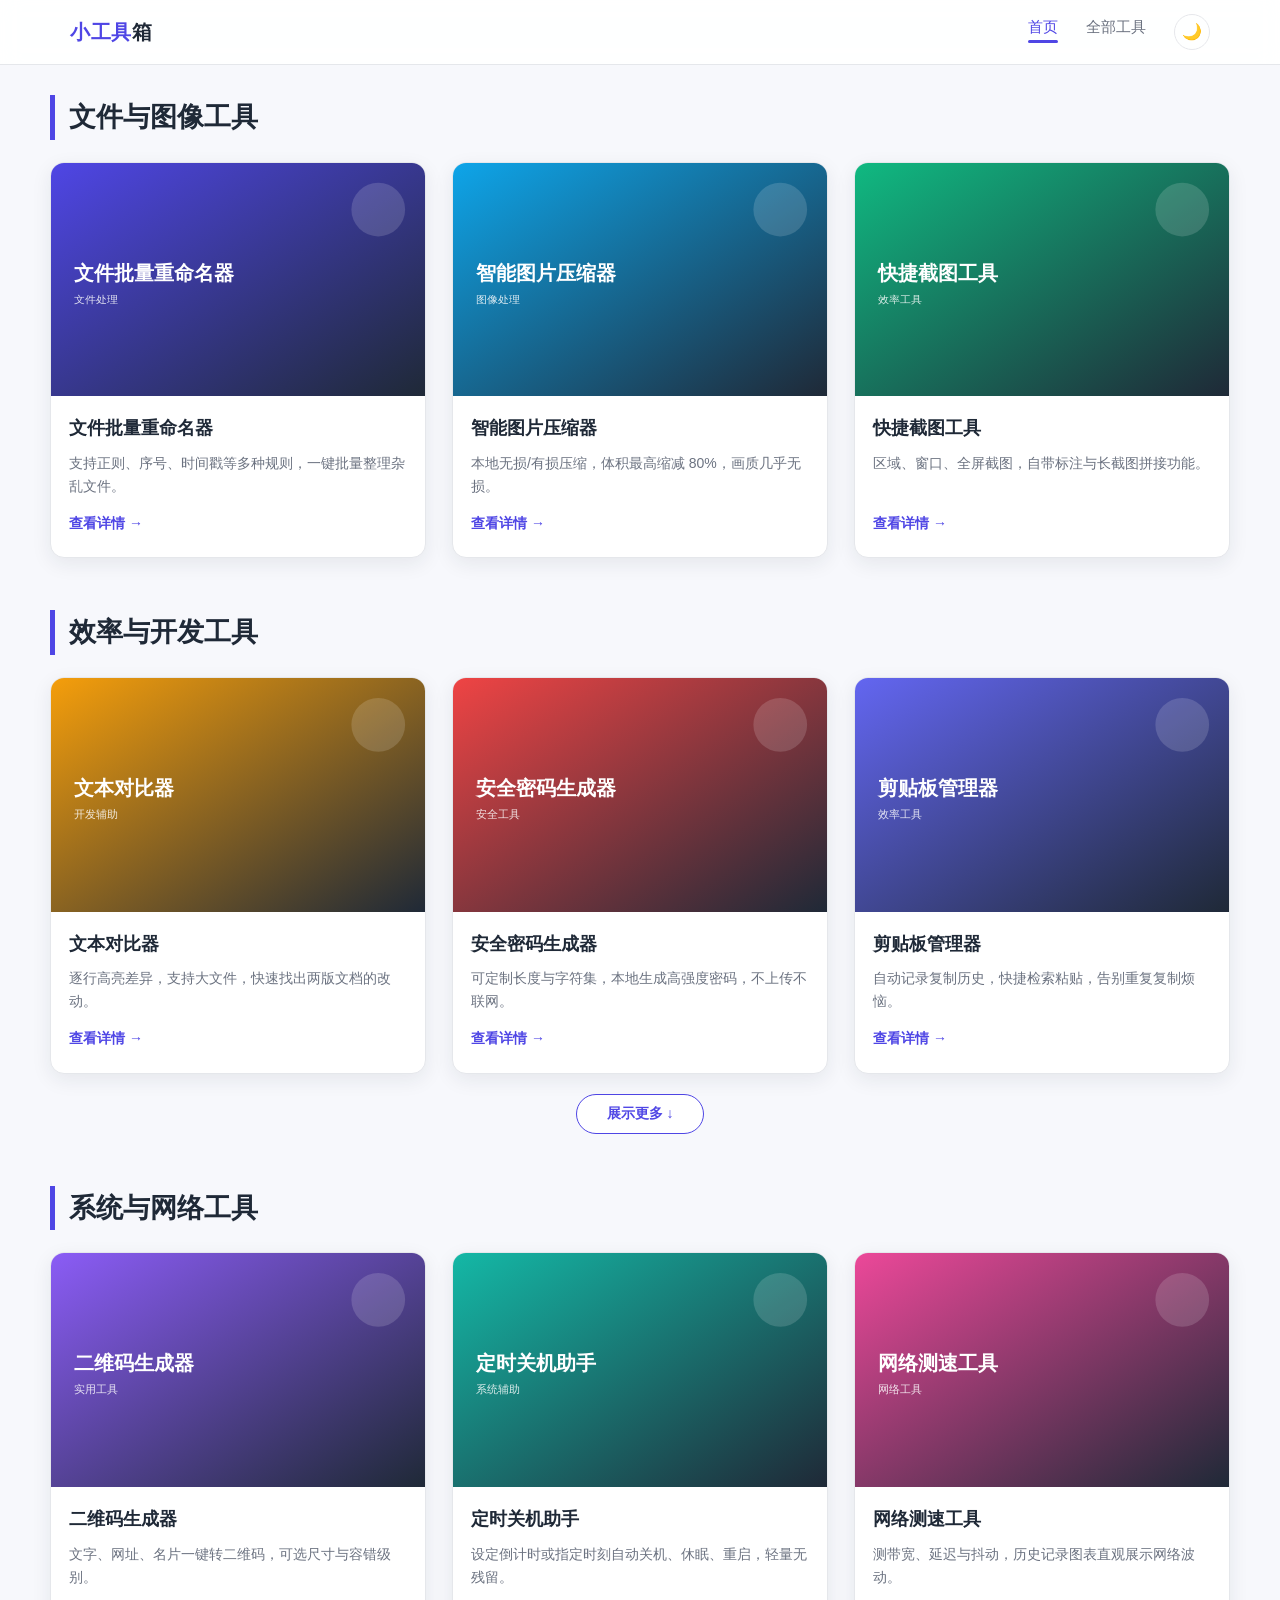
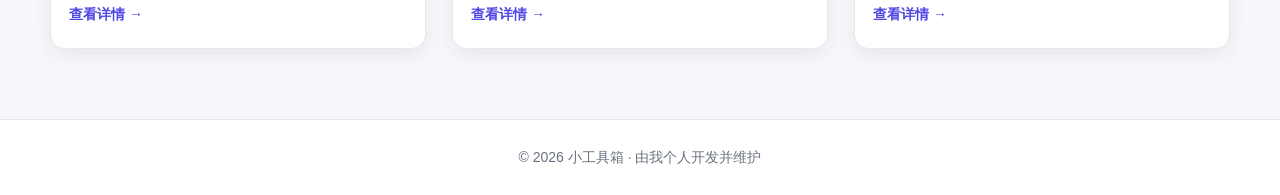
==== index.html @ ba949943 "Add files via upload" ====
<!DOCTYPE html>
<html lang="zh-CN">
<head>
  <meta charset="UTF-8" />
  <meta name="viewport" content="width=device-width, initial-scale=1.0" />
  <title>小工具箱 · 我的软件小工具集</title>
  <link rel="stylesheet" href="css/style.css" />
</head>
<body>

  <!-- ===== 顶部导航（所有页面同步） ===== -->
  <header class="site-header">
    <nav class="nav">
      <a href="index.html" class="logo">小工具<span>箱</span></a>
      <ul>
        <li><a href="index.html" class="active">首页</a></li>
        <li><a href="index.html#tools">全部工具</a></li>
        
      </ul>
    </nav>
  </header>

  <!-- ===== 工具卡片：分 3 段，每段 3 个 ===== -->
  <section class="tools-section container" id="tools">

    <!-- 第 1 段 -->
    <div class="subsection">
      <h2 class="cat-title">文件与图像工具</h2>
      <div class="grid">
        <a class="card" href="pages/tool-1.html">
          <img class="thumb" src="pages/tool-1.svg" alt="文件批量重命名器" />
          <div class="body">
            <h3>文件批量重命名器</h3>
            <p>支持正则、序号、时间戳等多种规则，一键批量整理杂乱文件。</p>
            <span class="more">查看详情</span>
          </div>
        </a>
        <a class="card" href="pages/tool-2.html">
          <img class="thumb" src="pages/tool-2.svg" alt="智能图片压缩器" />
          <div class="body">
            <h3>智能图片压缩器</h3>
            <p>本地无损/有损压缩，体积最高缩减 80%，画质几乎无损。</p>
            <span class="more">查看详情</span>
          </div>
        </a>
        <a class="card" href="pages/tool-3.html">
          <img class="thumb" src="pages/tool-3.svg" alt="快捷截图工具" />
          <div class="body">
            <h3>快捷截图工具</h3>
            <p>区域、窗口、全屏截图，自带标注与长截图拼接功能。</p>
            <span class="more">查看详情</span>
          </div>
        </a>
      </div>
    </div>

    <!-- 第 2 段 -->
    <div class="subsection">
      <h2 class="cat-title">效率与开发工具</h2>
      <div class="grid">
        <a class="card" href="pages/tool-4.html">
          <img class="thumb" src="pages/tool-4.svg" alt="文本对比器" />
          <div class="body">
            <h3>文本对比器</h3>
            <p>逐行高亮差异，支持大文件，快速找出两版文档的改动。</p>
            <span class="more">查看详情</span>
          </div>
        </a>
        <a class="card" href="pages/tool-5.html">
          <img class="thumb" src="pages/tool-5.svg" alt="安全密码生成器" />
          <div class="body">
            <h3>安全密码生成器</h3>
            <p>可定制长度与字符集，本地生成高强度密码，不上传不联网。</p>
            <span class="more">查看详情</span>
          </div>
        </a>
        <a class="card" href="pages/tool-9.html">
          <img class="thumb" src="pages/tool-9.svg" alt="剪贴板管理器" />
          <div class="body">
            <h3>剪贴板管理器</h3>
            <p>自动记录复制历史，快捷检索粘贴，告别重复复制烦恼。</p>
            <span class="more">查看详情</span>
          </div>
        </a>
        <a class="card" href="pages/tool-10.html">
          <img class="thumb" src="pages/tool-10.svg" alt="JSON 格式化工具" />
          <div class="body">
            <h3>JSON 格式化工具</h3>
            <p>粘贴即美化/压缩/校验 JSON，支持层级折叠与错误定位。</p>
            <span class="more">查看详情</span>
          </div>
        </a>
      </div>
    </div>

    <!-- 第 3 段 -->
    <div class="subsection">
      <h2 class="cat-title">系统与网络工具</h2>
      <div class="grid">
        <a class="card" href="pages/tool-6.html">
          <img class="thumb" src="pages/tool-6.svg" alt="二维码生成器" />
          <div class="body">
            <h3>二维码生成器</h3>
            <p>文字、网址、名片一键转二维码，可选尺寸与容错级别。</p>
            <span class="more">查看详情</span>
          </div>
        </a>
        <a class="card" href="pages/tool-7.html">
          <img class="thumb" src="pages/tool-7.svg" alt="定时关机助手" />
          <div class="body">
            <h3>定时关机助手</h3>
            <p>设定倒计时或指定时刻自动关机、休眠、重启，轻量无残留。</p>
            <span class="more">查看详情</span>
          </div>
        </a>
        <a class="card" href="pages/tool-8.html">
          <img class="thumb" src="pages/tool-8.svg" alt="网络测速工具" />
          <div class="body">
            <h3>网络测速工具</h3>
            <p>测带宽、延迟与抖动，历史记录图表直观展示网络波动。</p>
            <span class="more">查看详情</span>
          </div>
        </a>
      </div>
    </div>

  </section>

  <!-- ===== 页脚 ===== -->
  <footer class="site-footer">
    © 2026 小工具箱 · 由我个人开发并维护
  </footer>

  <!-- ===== 展示更多：每段超过 3 个时自动折叠并显示按钮 ===== -->
  <script>
    document.querySelectorAll('.subsection').forEach(function (sec) {
      var grid = sec.querySelector('.grid');
      if (!grid) return;
      var cards = grid.querySelectorAll('.card');
      var LIMIT = 3;
      if (cards.length <= LIMIT) return;

      // 收起第 4 个及以后的卡片
      for (var i = LIMIT; i < cards.length; i++) {
        cards[i].classList.add('is-hidden');
      }

      // 生成按钮
      var btn = document.createElement('button');
      btn.type = 'button';
      btn.className = 'show-more';
      btn.textContent = '展示更多 ↓';
      sec.appendChild(btn);

      btn.addEventListener('click', function () {
        var hidden = grid.querySelectorAll('.card.is-hidden');
        if (hidden.length > 0) {
          hidden.forEach(function (c) { c.classList.remove('is-hidden'); });
          btn.textContent = '收起 ↑';
        } else {
          for (var i = LIMIT; i < cards.length; i++) {
            cards[i].classList.add('is-hidden');
          }
          btn.textContent = '展示更多 ↓';
        }
      });
    });
  </script>

  <script src="js/main.js"></script>
</body>
</html>
---- css/style.css ----
/* ===== 基础重置 ===== */
* {
  margin: 0;
  padding: 0;
  box-sizing: border-box;
}

:root {
  --brand: #4f46e5;
  --brand-dark: #4338ca;
  --bg: #f7f8fc;
  --card-bg: #ffffff;
  --text: #1f2937;
  --text-soft: #6b7280;
  --border: #e5e7eb;
  --radius: 14px;
  --shadow: 0 6px 20px rgba(31, 41, 55, 0.08);
  --shadow-hover: 0 14px 34px rgba(79, 70, 229, 0.18);
  --maxw: 1180px;
}

html {
  scroll-behavior: smooth;
}

body {
  font-family: -apple-system, BlinkMacSystemFont, "Segoe UI", "PingFang SC",
    "Microsoft YaHei", "Helvetica Neue", Arial, sans-serif;
  background: var(--bg);
  color: var(--text);
  line-height: 1.65;
  -webkit-font-smoothing: antialiased;
}

a {
  color: inherit;
  text-decoration: none;
}

img {
  max-width: 100%;
  display: block;
}

/* ===== 顶部导航（所有页面同步） ===== */
.site-header {
  position: sticky;
  top: 0;
  z-index: 100;
  background: rgba(255, 255, 255, 0.9);
  backdrop-filter: saturate(180%) blur(10px);
  border-bottom: 1px solid var(--border);
}

.nav {
  max-width: var(--maxw);
  margin: 0 auto;
  height: 64px;
  padding: 0 20px;
  display: flex;
  align-items: center;
  justify-content: space-between;
}

.nav .logo {
  font-size: 20px;
  font-weight: 800;
  color: var(--brand);
  letter-spacing: 0.5px;
}

.nav .logo span {
  color: var(--text);
}

.nav ul {
  list-style: none;
  display: flex;
  gap: 28px;
}

.nav ul a {
  font-size: 15px;
  font-weight: 500;
  color: var(--text-soft);
  padding: 6px 0;
  position: relative;
  transition: color 0.2s;
}

.nav ul a:hover,
.nav ul a.active {
  color: var(--brand);
}

.nav ul a.active::after {
  content: "";
  position: absolute;
  left: 0;
  right: 0;
  bottom: -2px;
  height: 3px;
  border-radius: 3px;
  background: var(--brand);
}

/* ===== 通用容器 ===== */
.container {
  max-width: var(--maxw);
  margin: 0 auto;
  padding: 0 20px;
}

/* ===== 首页：工具卡片网格 ===== */
.tools-section {
  padding: 30px 0 70px;
}

.section-title {
  font-size: 24px;
  margin-bottom: 24px;
  text-align: center;
}

/* 首页分段大标题 */
.subsection {
  margin-bottom: 52px;
}

.subsection:last-child {
  margin-bottom: 0;
}

.cat-title {
  font-size: 27px;
  font-weight: 800;
  margin-bottom: 22px;
  padding-left: 14px;
  border-left: 5px solid var(--brand);
  color: var(--text);
}

@media (max-width: 600px) {
  .cat-title {
    font-size: 22px;
  }
}

/* 展示更多按钮（每段超过 3 个时自动出现） */
.show-more {
  display: block;
  margin: 20px auto 0;
  padding: 10px 30px;
  font-size: 14px;
  font-weight: 600;
  color: var(--brand);
  background: #fff;
  border: 1px solid var(--brand);
  border-radius: 999px;
  cursor: pointer;
  transition: background 0.2s, color 0.2s;
}

.show-more:hover {
  background: var(--brand);
  color: #fff;
}

.card.is-hidden {
  display: none;
}

/* ===== 夜间模式开关 ===== */
#theme-toggle {
  width: 36px;
  height: 36px;
  border-radius: 50%;
  border: 1px solid var(--border);
  background: transparent;
  color: var(--text);
  cursor: pointer;
  font-size: 16px;
  line-height: 1;
  display: inline-flex;
  align-items: center;
  justify-content: center;
  transition: background 0.2s, transform 0.2s;
}

#theme-toggle:hover {
  background: rgba(127, 127, 127, 0.15);
  transform: scale(1.06);
}

/* ===== 回到顶部按钮 ===== */
#back-top {
  position: fixed;
  right: 24px;
  bottom: 24px;
  width: 44px;
  height: 44px;
  border: none;
  border-radius: 50%;
  background: var(--brand);
  color: #fff;
  font-size: 20px;
  cursor: pointer;
  box-shadow: var(--shadow);
  opacity: 0;
  visibility: hidden;
  transform: translateY(10px);
  transition: opacity 0.25s, transform 0.25s, visibility 0.25s, background 0.2s;
  z-index: 200;
}

#back-top.show {
  opacity: 1;
  visibility: visible;
  transform: translateY(0);
}

#back-top:hover {
  background: var(--brand-dark);
}

/* ===== 夜间模式主题变量 ===== */
html.dark {
  --bg: #0f1115;
  --card-bg: #1a1d24;
  --text: #e5e7eb;
  --text-soft: #9aa3b2;
  --border: #2a2f3a;
  --shadow: 0 6px 20px rgba(0, 0, 0, 0.45);
  --shadow-hover: 0 14px 34px rgba(0, 0, 0, 0.6);
}

html.dark .site-header {
  background: rgba(15, 17, 21, 0.9);
  border-bottom-color: var(--border);
}

html.dark .site-footer {
  background: #15181e;
  border-top-color: var(--border);
}

html.dark .card {
  border-color: var(--border);
}

.grid {
  display: grid;
  grid-template-columns: repeat(3, 1fr);
  gap: 26px;
}

.card {
  background: var(--card-bg);
  border: 1px solid var(--border);
  border-radius: var(--radius);
  overflow: hidden;
  box-shadow: var(--shadow);
  transition: transform 0.22s ease, box-shadow 0.22s ease;
  display: flex;
  flex-direction: column;
}

.card:hover {
  transform: translateY(-6px);
  box-shadow: var(--shadow-hover);
}

.card .thumb {
  aspect-ratio: 16 / 10;
  width: 100%;
  object-fit: cover;
  background: #eef0f6;
}

.card .body {
  padding: 18px 18px 22px;
  flex: 1;
  display: flex;
  flex-direction: column;
}

.card .body h3 {
  font-size: 18px;
  margin-bottom: 8px;
}

.card .body p {
  font-size: 14px;
  color: var(--text-soft);
  flex: 1;
}

.card .more {
  margin-top: 14px;
  align-self: flex-start;
  font-size: 14px;
  font-weight: 600;
  color: var(--brand);
  display: inline-flex;
  align-items: center;
  gap: 4px;
}

.card .more::after {
  content: "→";
  transition: transform 0.2s;
}

.card:hover .more::after {
  transform: translateX(4px);
}

/* ===== 二级页：文章 ===== */
.article {
  padding: 40px 0 70px;
}

.breadcrumb {
  font-size: 13px;
  color: var(--text-soft);
  margin-bottom: 18px;
}

.breadcrumb a:hover {
  color: var(--brand);
}

.article-head {
  display: flex;
  gap: 28px;
  align-items: flex-start;
  flex-wrap: wrap;
}

.article-head .cover {
  width: 360px;
  max-width: 100%;
  border-radius: var(--radius);
  border: 1px solid var(--border);
  box-shadow: var(--shadow);
}

.article-head .meta {
  flex: 1;
  min-width: 260px;
}

.article-head h1 {
  font-size: 30px;
  margin-bottom: 12px;
}

.article-head .tag {
  display: inline-block;
  font-size: 13px;
  font-weight: 600;
  color: var(--brand);
  background: rgba(79, 70, 229, 0.1);
  padding: 4px 12px;
  border-radius: 999px;
  margin-bottom: 14px;
}

.article-head .lead {
  color: var(--text-soft);
  font-size: 16px;
}

.article-body {
  margin-top: 36px;
}

.article-body h2 {
  font-size: 21px;
  margin: 28px 0 12px;
  padding-left: 12px;
  border-left: 4px solid var(--brand);
}

.article-body p,
.article-body li {
  font-size: 15.5px;
  color: #374151;
  margin-bottom: 10px;
}

.article-body ul {
  padding-left: 22px;
}

.btn-download {
  display: inline-block;
  margin-top: 18px;
  background: var(--brand);
  color: #fff;
  font-weight: 600;
  padding: 12px 26px;
  border-radius: 10px;
  transition: background 0.2s, transform 0.2s;
}

.btn-download:hover {
  background: var(--brand-dark);
  transform: translateY(-2px);
}

/* ===== 页脚 ===== */
.site-footer {
  border-top: 1px solid var(--border);
  background: #fff;
  padding: 26px 0;
  text-align: center;
  color: var(--text-soft);
  font-size: 14px;
}

/* ===== 响应式 ===== */
@media (max-width: 900px) {
  .grid {
    grid-template-columns: repeat(2, 1fr);
  }
}

@media (max-width: 600px) {
  .hero h1 {
    font-size: 30px;
  }
  .grid {
    grid-template-columns: 1fr;
  }
  .nav ul {
    gap: 16px;
  }
  .nav .logo {
    font-size: 17px;
  }
}
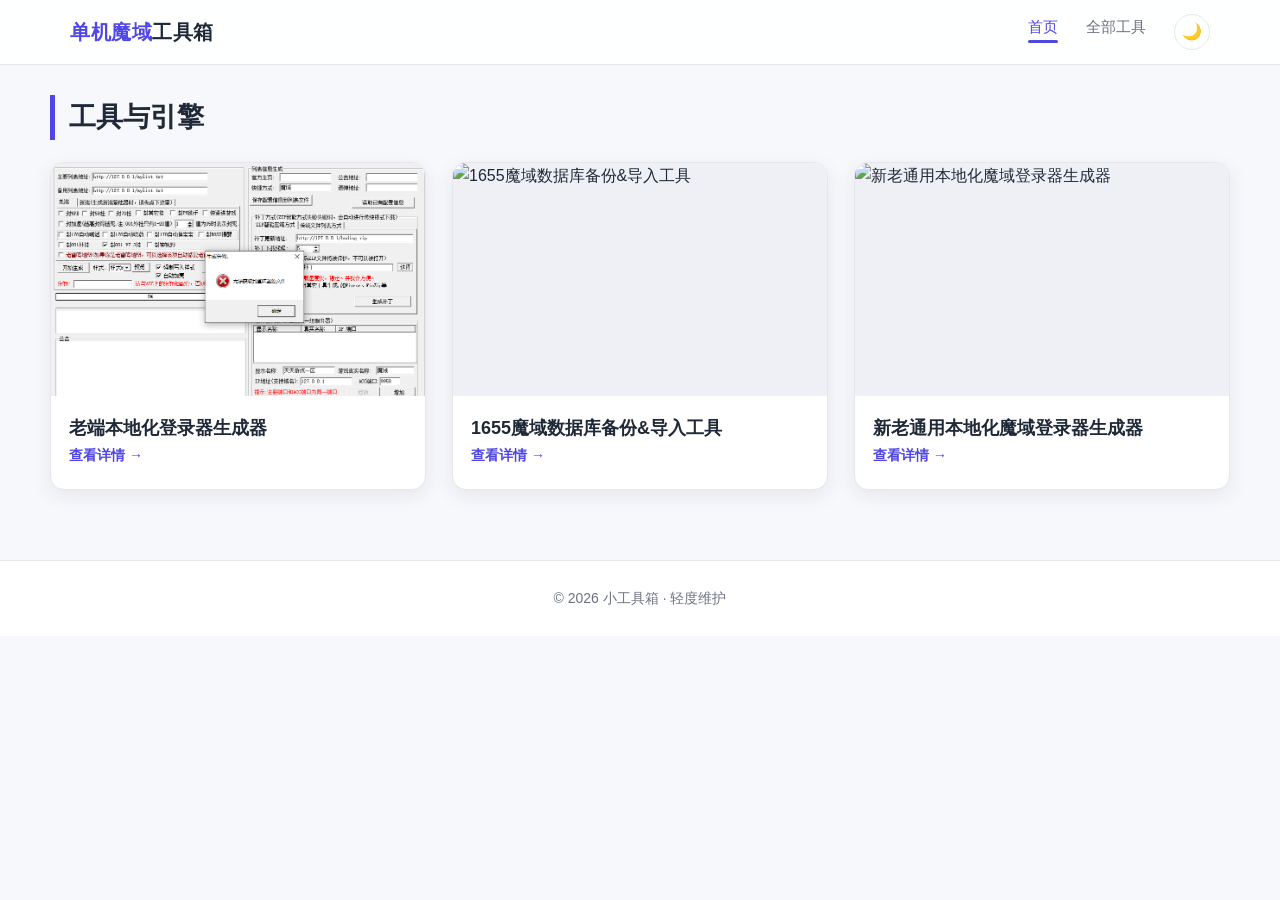
==== commit f69a6dd5: "Add files via upload" ====
--- a/index.html
+++ b/index.html
@@ -3,15 +3,16 @@
 <head>
   <meta charset="UTF-8" />
   <meta name="viewport" content="width=device-width, initial-scale=1.0" />
-  <title>小工具箱 · 我的软件小工具集</title>
+  <title>魔域具箱 · 单机魔域工具集</title>
   <link rel="stylesheet" href="css/style.css" />
+  <link rel="icon" type="image/x-icon" href="images/favicon.ico" />
 </head>
 <body>
 
   <!-- ===== 顶部导航（所有页面同步） ===== -->
   <header class="site-header">
     <nav class="nav">
-      <a href="index.html" class="logo">小工具<span>箱</span></a>
+      <a href="index.html" class="logo">单机魔域<span>工具箱</span></a>
       <ul>
         <li><a href="index.html" class="active">首页</a></li>
         <li><a href="index.html#tools">全部工具</a></li>
@@ -25,110 +26,100 @@
 
     <!-- 第 1 段 -->
     <div class="subsection">
-      <h2 class="cat-title">文件与图像工具</h2>
+      <h2 class="cat-title">工具与引擎</h2>
       <div class="grid">
         <a class="card" href="pages/tool-1.html">
-          <img class="thumb" src="pages/tool-1.svg" alt="文件批量重命名器" />
+          <img class="thumb" src="images/tool-1.png" alt="文件批量重命名器" />
           <div class="body">
-            <h3>文件批量重命名器</h3>
-            <p>支持正则、序号、时间戳等多种规则，一键批量整理杂乱文件。</p>
+            <h3>老端本地化登录器生成器</h3>
             <span class="more">查看详情</span>
           </div>
         </a>
         <a class="card" href="pages/tool-2.html">
-          <img class="thumb" src="pages/tool-2.svg" alt="智能图片压缩器" />
+          <img class="thumb" src="images/tool-2.png" alt="1655魔域数据库备份&导入工具" />
           <div class="body">
-            <h3>智能图片压缩器</h3>
-            <p>本地无损/有损压缩，体积最高缩减 80%，画质几乎无损。</p>
+            <h3>1655魔域数据库备份&导入工具</h3>
             <span class="more">查看详情</span>
           </div>
         </a>
         <a class="card" href="pages/tool-3.html">
-          <img class="thumb" src="pages/tool-3.svg" alt="快捷截图工具" />
+          <img class="thumb" src="images/tool-3.png" alt="新老通用本地化魔域登录器生成器" />
           <div class="body">
-            <h3>快捷截图工具</h3>
-            <p>区域、窗口、全屏截图，自带标注与长截图拼接功能。</p>
+            <h3>新老通用本地化魔域登录器生成器</h3>
+            <span class="more">查看详情</span>
+          </div>
+        </a>
+      </div>
+    </div>
+<!--  
+    <!-- 第 2 段 
+    <div class="subsection">
+      <h2 class="cat-title">效率与开发工具</h2>
+      <div class="grid">
+        <a class="card" href="pages/tool-4.html">
+          <img class="thumb" src="images/tool-4.svg" alt="文本对比器" />
+          <div class="body">
+            <h3>文本对比器</h3>
+            <span class="more">查看详情</span>
+          </div>
+        </a>
+        <a class="card" href="pages/tool-5.html">
+          <img class="thumb" src="images/tool-5.svg" alt="安全密码生成器" />
+          <div class="body">
+            <h3>安全密码生成器</h3>
+            <span class="more">查看详情</span>
+          </div>
+        </a>
+        <a class="card" href="pages/tool-9.html">
+          <img class="thumb" src="images/tool-9.svg" alt="剪贴板管理器" />
+          <div class="body">
+            <h3>剪贴板管理器</h3>
+            <span class="more">查看详情</span>
+          </div>
+        </a>
+        <a class="card" href="pages/tool-10.html">
+          <img class="thumb" src="images/tool-10.svg" alt="JSON 格式化工具" />
+          <div class="body">
+            <h3>JSON 格式化工具</h3>
             <span class="more">查看详情</span>
           </div>
         </a>
       </div>
     </div>
 
-    <!-- 第 2 段 -->
+    <!-- 第 3 段 
     <div class="subsection">
-      <h2 class="cat-title">效率与开发工具</h2>
+      <h2 class="cat-title">系统与网络工具</h2>
       <div class="grid">
-        <a class="card" href="pages/tool-4.html">
-          <img class="thumb" src="pages/tool-4.svg" alt="文本对比器" />
+        <a class="card" href="pages/tool-6.html">
+          <img class="thumb" src="images/tool-6.svg" alt="二维码生成器" />
           <div class="body">
-            <h3>文本对比器</h3>
-            <p>逐行高亮差异，支持大文件，快速找出两版文档的改动。</p>
+            <h3>二维码生成器</h3>
             <span class="more">查看详情</span>
           </div>
         </a>
-        <a class="card" href="pages/tool-5.html">
-          <img class="thumb" src="pages/tool-5.svg" alt="安全密码生成器" />
+        <a class="card" href="pages/tool-7.html">
+          <img class="thumb" src="images/tool-7.svg" alt="定时关机助手" />
           <div class="body">
-            <h3>安全密码生成器</h3>
-            <p>可定制长度与字符集，本地生成高强度密码，不上传不联网。</p>
+            <h3>定时关机助手</h3>
             <span class="more">查看详情</span>
           </div>
         </a>
-        <a class="card" href="pages/tool-9.html">
-          <img class="thumb" src="pages/tool-9.svg" alt="剪贴板管理器" />
+        <a class="card" href="pages/tool-8.html">
+          <img class="thumb" src="images/tool-8.svg" alt="网络测速工具" />
           <div class="body">
-            <h3>剪贴板管理器</h3>
-            <p>自动记录复制历史，快捷检索粘贴，告别重复复制烦恼。</p>
-            <span class="more">查看详情</span>
-          </div>
-        </a>
-        <a class="card" href="pages/tool-10.html">
-          <img class="thumb" src="pages/tool-10.svg" alt="JSON 格式化工具" />
-          <div class="body">
-            <h3>JSON 格式化工具</h3>
-            <p>粘贴即美化/压缩/校验 JSON，支持层级折叠与错误定位。</p>
+            <h3>网络测速工具</h3>
             <span class="more">查看详情</span>
           </div>
         </a>
       </div>
     </div>
-
-    <!-- 第 3 段 -->
-    <div class="subsection">
-      <h2 class="cat-title">系统与网络工具</h2>
-      <div class="grid">
-        <a class="card" href="pages/tool-6.html">
-          <img class="thumb" src="pages/tool-6.svg" alt="二维码生成器" />
-          <div class="body">
-            <h3>二维码生成器</h3>
-            <p>文字、网址、名片一键转二维码，可选尺寸与容错级别。</p>
-            <span class="more">查看详情</span>
-          </div>
-        </a>
-        <a class="card" href="pages/tool-7.html">
-          <img class="thumb" src="pages/tool-7.svg" alt="定时关机助手" />
-          <div class="body">
-            <h3>定时关机助手</h3>
-            <p>设定倒计时或指定时刻自动关机、休眠、重启，轻量无残留。</p>
-            <span class="more">查看详情</span>
-          </div>
-        </a>
-        <a class="card" href="pages/tool-8.html">
-          <img class="thumb" src="pages/tool-8.svg" alt="网络测速工具" />
-          <div class="body">
-            <h3>网络测速工具</h3>
-            <p>测带宽、延迟与抖动，历史记录图表直观展示网络波动。</p>
-            <span class="more">查看详情</span>
-          </div>
-        </a>
-      </div>
-    </div>
-
+-->
   </section>
 
   <!-- ===== 页脚 ===== -->
   <footer class="site-footer">
-    © 2026 小工具箱 · 由我个人开发并维护
+    © 2026 小工具箱 · 轻度维护
   </footer>
 
   <!-- ===== 展示更多：每段超过 3 个时自动折叠并显示按钮 ===== -->
--- a/css/style.css
+++ b/css/style.css
@@ -286,17 +286,11 @@
 
 .card .body h3 {
   font-size: 18px;
-  margin-bottom: 8px;
-}
-
-.card .body p {
-  font-size: 14px;
-  color: var(--text-soft);
-  flex: 1;
+  margin-bottom: 0;
 }
 
 .card .more {
-  margin-top: 14px;
+  margin-top: 0;
   align-self: flex-start;
   font-size: 14px;
   font-weight: 600;
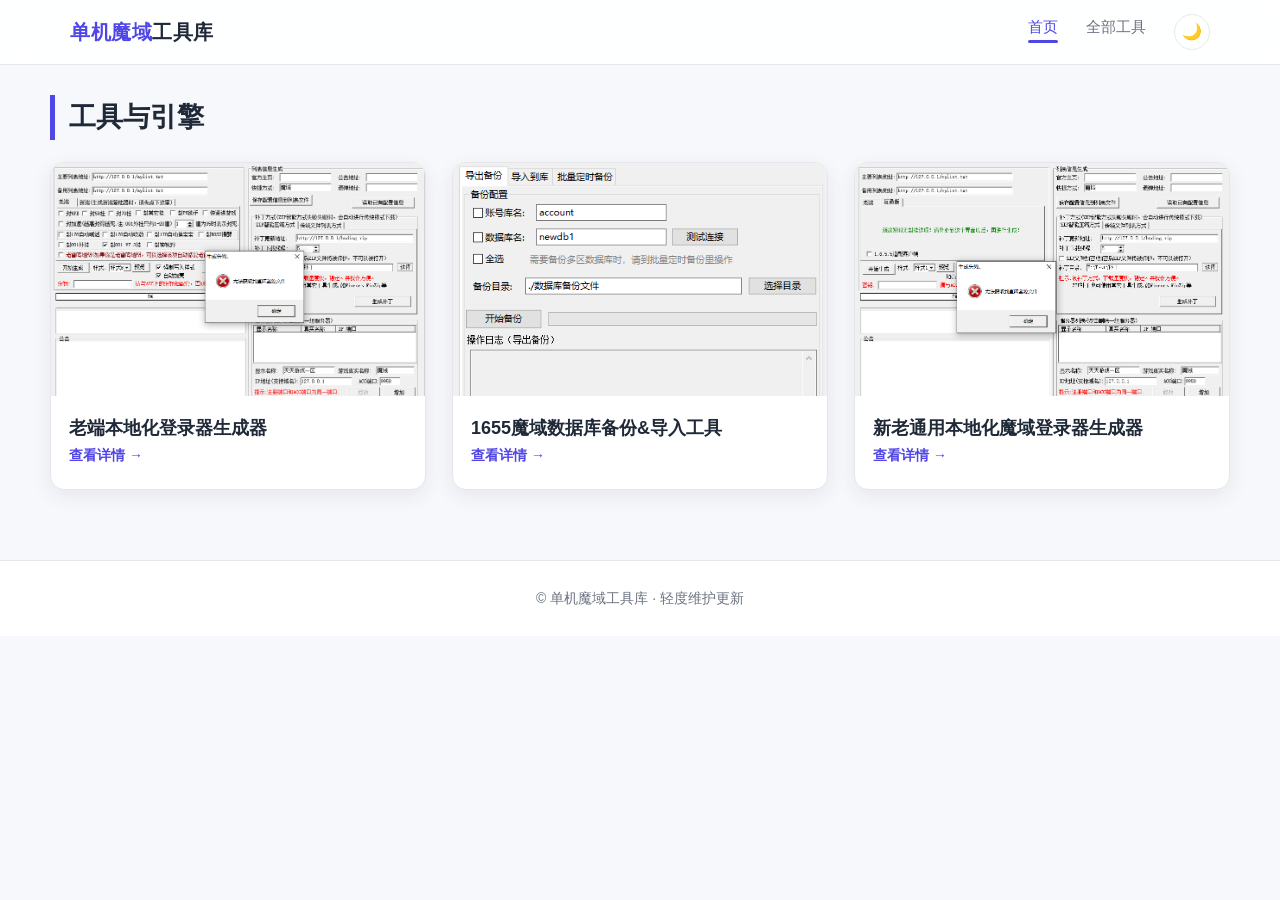
==== commit cb9b5269: "Add files via upload" ====
--- a/index.html
+++ b/index.html
@@ -3,16 +3,17 @@
 <head>
   <meta charset="UTF-8" />
   <meta name="viewport" content="width=device-width, initial-scale=1.0" />
-  <title>魔域具箱 · 单机魔域工具集</title>
+  <title>单机魔域工具库</title>
   <link rel="stylesheet" href="css/style.css" />
   <link rel="icon" type="image/x-icon" href="images/favicon.ico" />
+  <meta name="keywords" content="魔域单机版,单机魔域修改工具,单机魔域GM工具,魔域技术,魔域维护工具,单机魔域一键工具" />
 </head>
 <body>
 
   <!-- ===== 顶部导航（所有页面同步） ===== -->
   <header class="site-header">
     <nav class="nav">
-      <a href="index.html" class="logo">单机魔域<span>工具箱</span></a>
+      <a href="index.html" class="logo">单机魔域<span>工具库</span></a>
       <ul>
         <li><a href="index.html" class="active">首页</a></li>
         <li><a href="index.html#tools">全部工具</a></li>
@@ -119,7 +120,7 @@
 
   <!-- ===== 页脚 ===== -->
   <footer class="site-footer">
-    © 2026 小工具箱 · 轻度维护
+    © 单机魔域工具库 · 轻度维护更新
   </footer>
 
   <!-- ===== 展示更多：每段超过 3 个时自动折叠并显示按钮 ===== -->
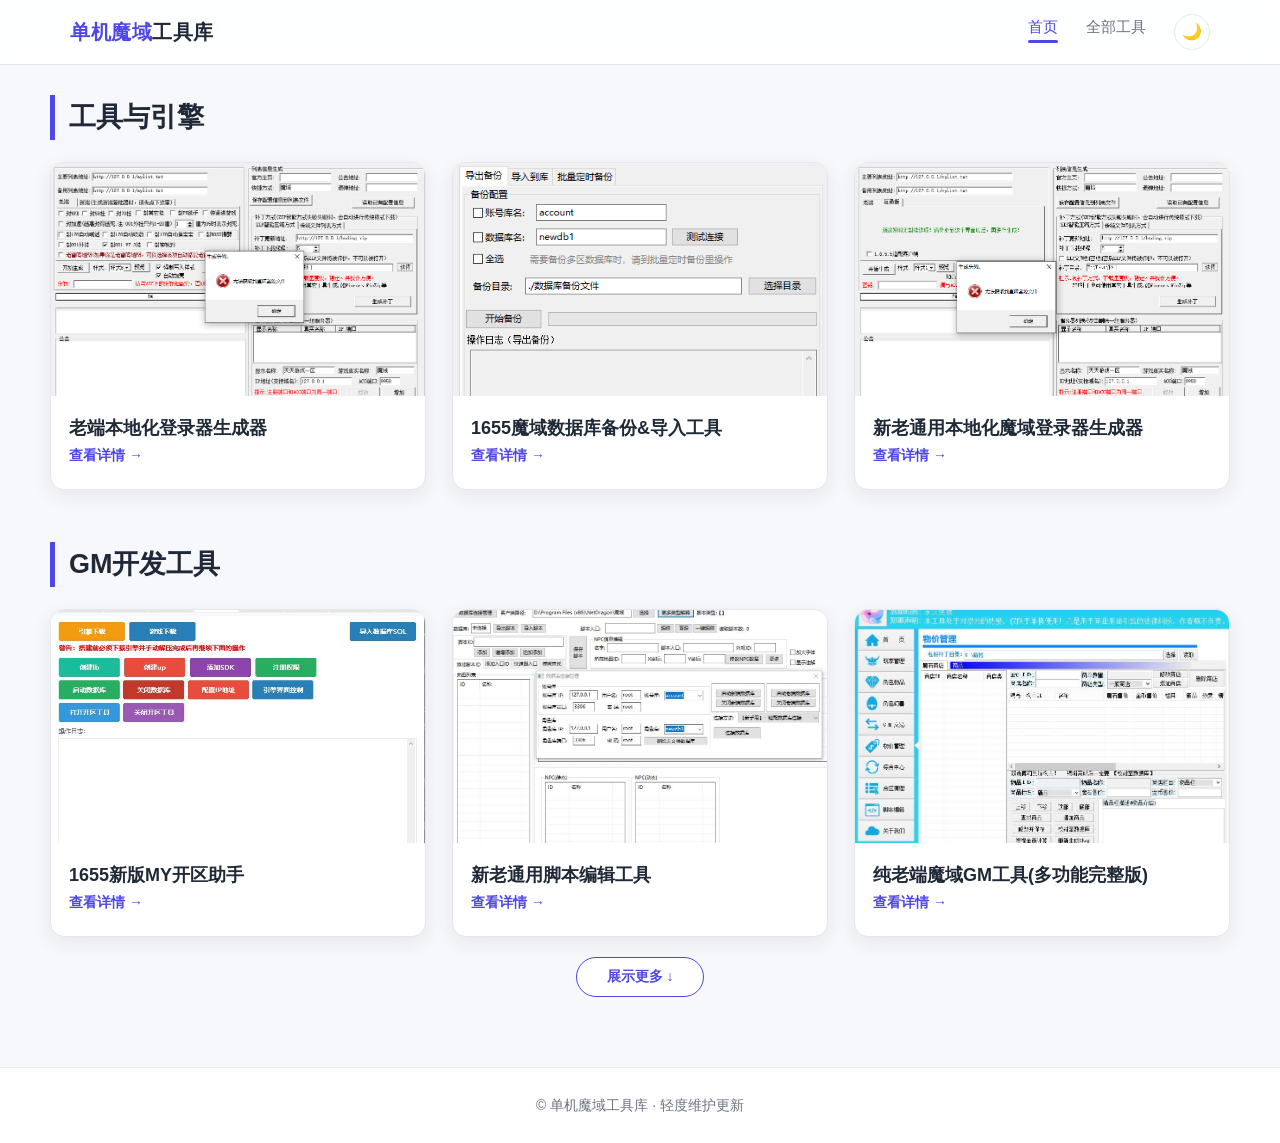
==== commit 6a59f3d7: "Add files via upload" ====
--- a/index.html
+++ b/index.html
@@ -52,36 +52,36 @@
         </a>
       </div>
     </div>
-<!--  
-    <!-- 第 2 段 
+  
+     <!-- 第 2 段  -->
     <div class="subsection">
-      <h2 class="cat-title">效率与开发工具</h2>
+      <h2 class="cat-title">GM开发工具</h2>
       <div class="grid">
         <a class="card" href="pages/tool-4.html">
-          <img class="thumb" src="images/tool-4.svg" alt="文本对比器" />
+          <img class="thumb" src="images/tool-4.jpg" alt="1655新版MY开区助手" />
           <div class="body">
-            <h3>文本对比器</h3>
+            <h3>1655新版MY开区助手</h3>
             <span class="more">查看详情</span>
           </div>
         </a>
         <a class="card" href="pages/tool-5.html">
-          <img class="thumb" src="images/tool-5.svg" alt="安全密码生成器" />
+          <img class="thumb" src="images/tool-5.jpg" alt="新老通用脚本编辑工具" />
           <div class="body">
-            <h3>安全密码生成器</h3>
+            <h3>新老通用脚本编辑工具</h3>
             <span class="more">查看详情</span>
           </div>
         </a>
-        <a class="card" href="pages/tool-9.html">
-          <img class="thumb" src="images/tool-9.svg" alt="剪贴板管理器" />
+        <a class="card" href="pages/tool-6.html">
+          <img class="thumb" src="images/tool-6.jpg" alt="纯老端魔域GM工具(多功能完整版)" />
           <div class="body">
-            <h3>剪贴板管理器</h3>
+            <h3>纯老端魔域GM工具(多功能完整版)</h3>
             <span class="more">查看详情</span>
           </div>
         </a>
-        <a class="card" href="pages/tool-10.html">
-          <img class="thumb" src="images/tool-10.svg" alt="JSON 格式化工具" />
+        <a class="card" href="pages/tool-7.html">
+          <img class="thumb" src="images/tool-7.jpg" alt="16655新端魔域GM工具" />
           <div class="body">
-            <h3>JSON 格式化工具</h3>
+            <h3>16655新端魔域GM工具</h3>
             <span class="more">查看详情</span>
           </div>
         </a>
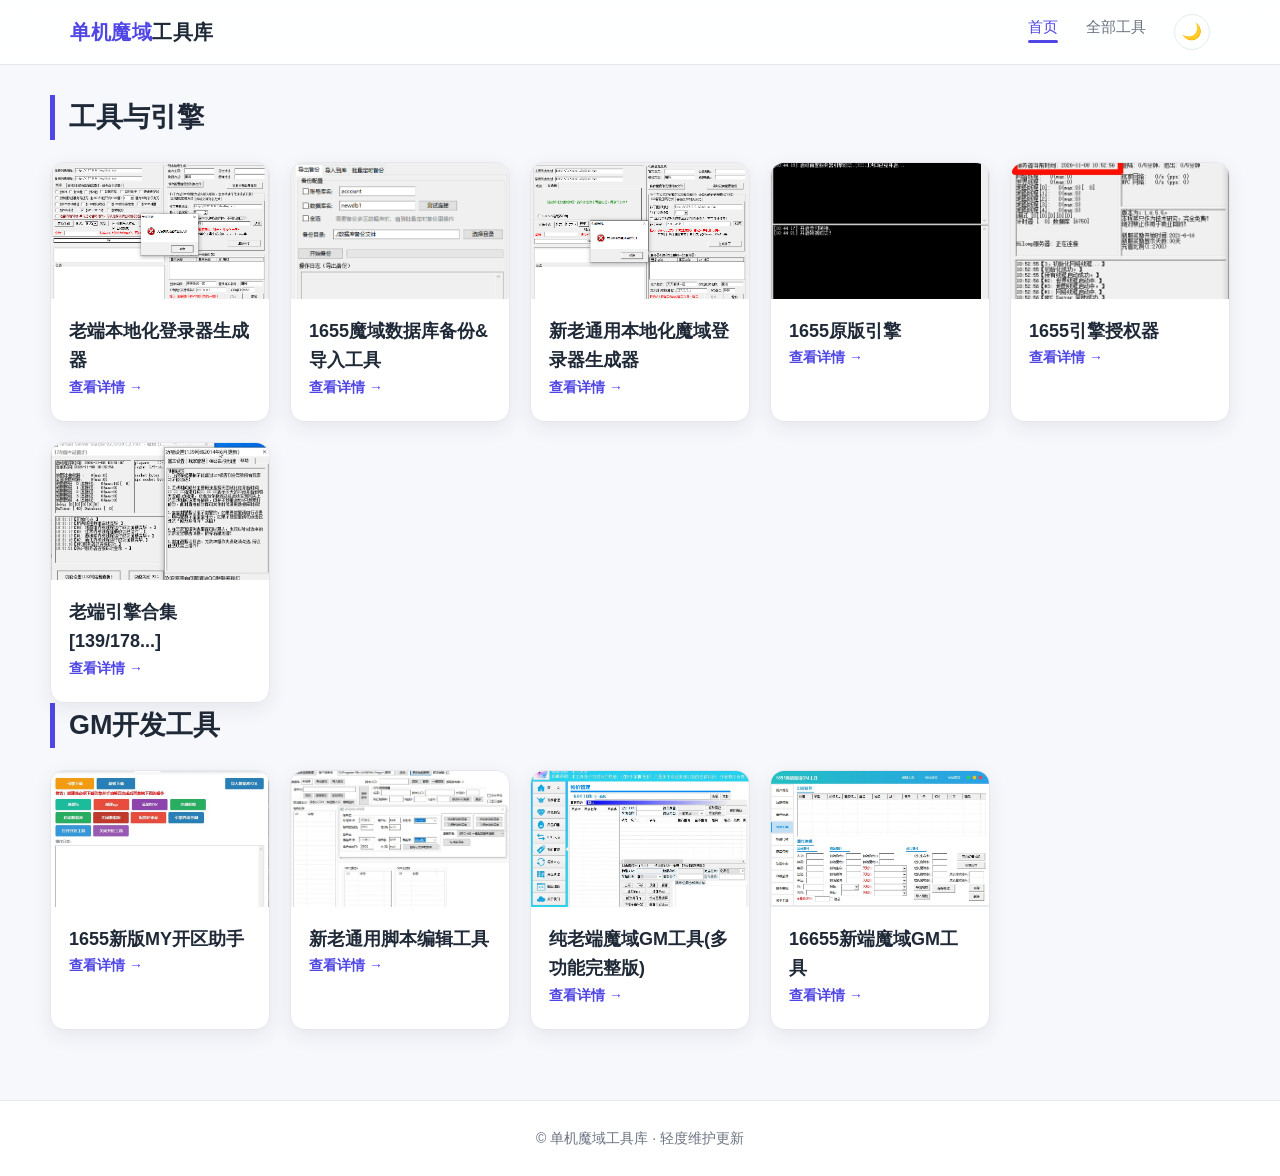
==== commit a836deb0: "Add files via upload" ====
--- a/index.html
+++ b/index.html
@@ -50,9 +50,28 @@
             <span class="more">查看详情</span>
           </div>
         </a>
+		<a class="card" href="pages/tool-8.html">
+          <img class="thumb" src="images/tool-8.jpg" alt="1655原版引擎" />
+          <div class="body">
+            <h3>1655原版引擎</h3>
+            <span class="more">查看详情</span>
+          </div>
+        </a>
+		<a class="card" href="pages/tool-9.html">
+          <img class="thumb" src="images/tool-9.jpg" alt="1655引擎授权器" />
+          <div class="body">
+            <h3>1655引擎授权器</h3>
+            <span class="more">查看详情</span>
+          </div>
+        </a>
+		<a class="card" href="pages/tool-10.html">
+          <img class="thumb" src="images/tool-10.jpg" alt="老端引擎合集" />
+          <div class="body">
+            <h3>老端引擎合集[139/178...]</h3>
+            <span class="more">查看详情</span>
+          </div>
+        </a>
       </div>
-    </div>
-  
      <!-- 第 2 段  -->
     <div class="subsection">
       <h2 class="cat-title">GM开发工具</h2>
@@ -93,21 +112,21 @@
       <h2 class="cat-title">系统与网络工具</h2>
       <div class="grid">
         <a class="card" href="pages/tool-6.html">
-          <img class="thumb" src="images/tool-6.svg" alt="二维码生成器" />
+          <img class="thumb" src="images/tool-6.jpg" alt="1655原版引擎" />
           <div class="body">
-            <h3>二维码生成器</h3>
+            <h3>1655原版引擎</h3>
             <span class="more">查看详情</span>
           </div>
         </a>
         <a class="card" href="pages/tool-7.html">
-          <img class="thumb" src="images/tool-7.svg" alt="定时关机助手" />
+          <img class="thumb" src="images/tool-7.jpg" alt="1655引擎授权器" />
           <div class="body">
-            <h3>定时关机助手</h3>
+            <h3>1655引擎授权器</h3>
             <span class="more">查看详情</span>
           </div>
         </a>
         <a class="card" href="pages/tool-8.html">
-          <img class="thumb" src="images/tool-8.svg" alt="网络测速工具" />
+          <img class="thumb" src="images/tool-8.jpg" alt="网络测速工具" />
           <div class="body">
             <h3>网络测速工具</h3>
             <span class="more">查看详情</span>
@@ -123,42 +142,6 @@
     © 单机魔域工具库 · 轻度维护更新
   </footer>
 
-  <!-- ===== 展示更多：每段超过 3 个时自动折叠并显示按钮 ===== -->
-  <script>
-    document.querySelectorAll('.subsection').forEach(function (sec) {
-      var grid = sec.querySelector('.grid');
-      if (!grid) return;
-      var cards = grid.querySelectorAll('.card');
-      var LIMIT = 3;
-      if (cards.length <= LIMIT) return;
-
-      // 收起第 4 个及以后的卡片
-      for (var i = LIMIT; i < cards.length; i++) {
-        cards[i].classList.add('is-hidden');
-      }
-
-      // 生成按钮
-      var btn = document.createElement('button');
-      btn.type = 'button';
-      btn.className = 'show-more';
-      btn.textContent = '展示更多 ↓';
-      sec.appendChild(btn);
-
-      btn.addEventListener('click', function () {
-        var hidden = grid.querySelectorAll('.card.is-hidden');
-        if (hidden.length > 0) {
-          hidden.forEach(function (c) { c.classList.remove('is-hidden'); });
-          btn.textContent = '收起 ↑';
-        } else {
-          for (var i = LIMIT; i < cards.length; i++) {
-            cards[i].classList.add('is-hidden');
-          }
-          btn.textContent = '展示更多 ↓';
-        }
-      });
-    });
-  </script>
-
-  <script src="js/main.js"></script>
+<script src="js/main.js"></script>
 </body>
 </html>
--- a/css/style.css
+++ b/css/style.css
@@ -144,30 +144,6 @@
   .cat-title {
     font-size: 22px;
   }
-}
-
-/* 展示更多按钮（每段超过 3 个时自动出现） */
-.show-more {
-  display: block;
-  margin: 20px auto 0;
-  padding: 10px 30px;
-  font-size: 14px;
-  font-weight: 600;
-  color: var(--brand);
-  background: #fff;
-  border: 1px solid var(--brand);
-  border-radius: 999px;
-  cursor: pointer;
-  transition: background 0.2s, color 0.2s;
-}
-
-.show-more:hover {
-  background: var(--brand);
-  color: #fff;
-}
-
-.card.is-hidden {
-  display: none;
 }
 
 /* ===== 夜间模式开关 ===== */
@@ -250,8 +226,8 @@
 
 .grid {
   display: grid;
-  grid-template-columns: repeat(3, 1fr);
-  gap: 26px;
+  grid-template-columns: repeat(5, 1fr);
+  gap: 20px;
 }
 
 .card {
@@ -416,7 +392,7 @@
 /* ===== 响应式 ===== */
 @media (max-width: 900px) {
   .grid {
-    grid-template-columns: repeat(2, 1fr);
+    grid-template-columns: repeat(3, 1fr);
   }
 }
 
@@ -425,7 +401,7 @@
     font-size: 30px;
   }
   .grid {
-    grid-template-columns: 1fr;
+    grid-template-columns: repeat(2, 1fr);
   }
   .nav ul {
     gap: 16px;
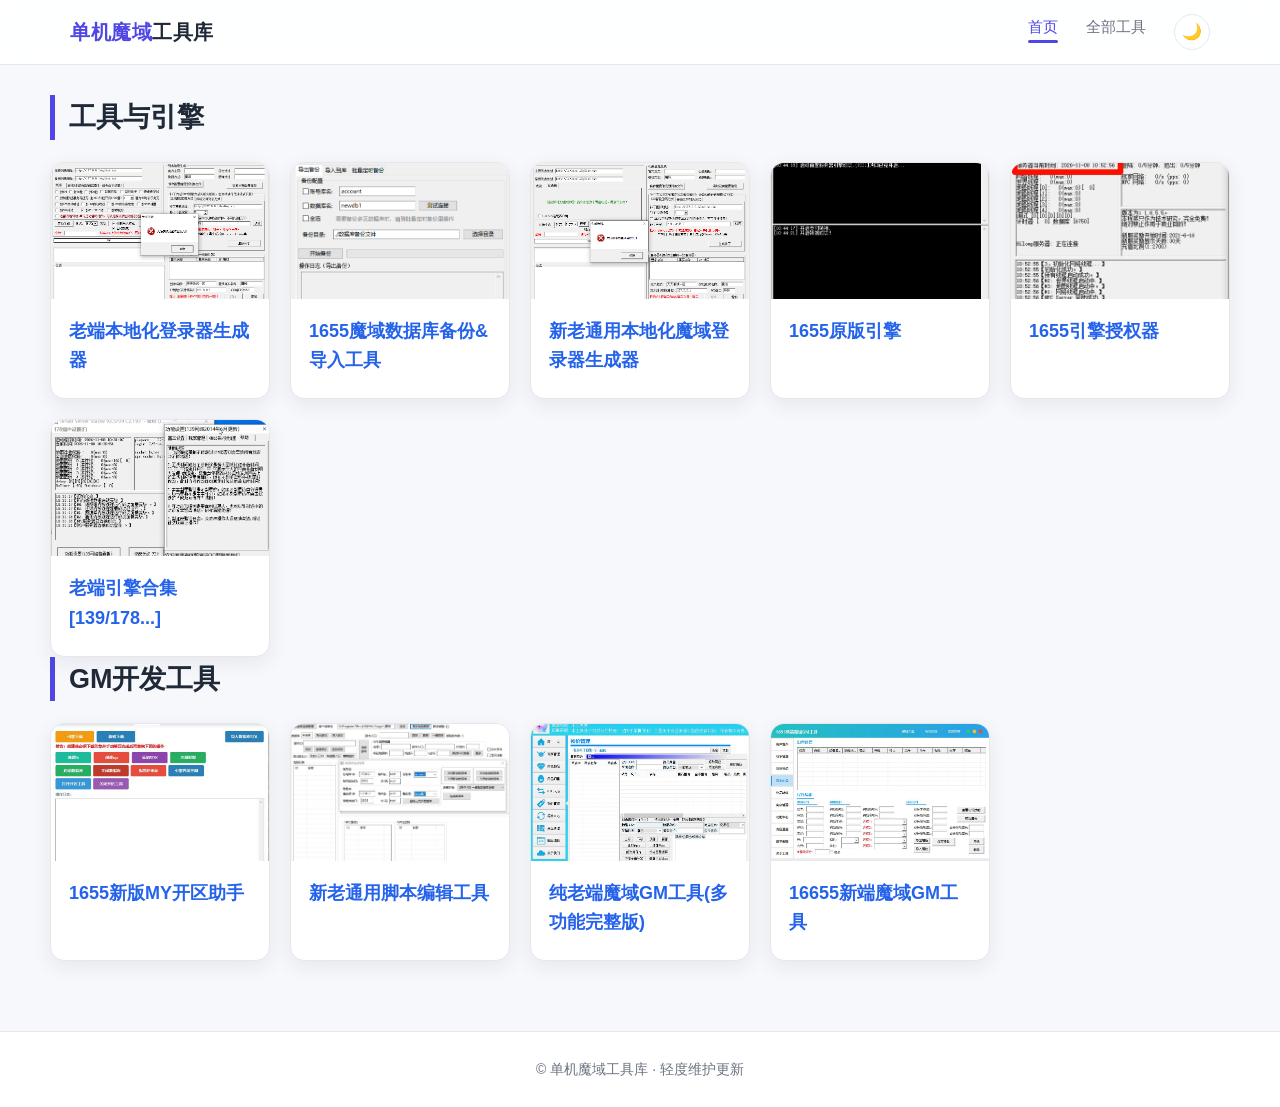
==== commit 3ed34c7d: "Add files via upload" ====
--- a/index.html
+++ b/index.html
@@ -33,42 +33,36 @@
           <img class="thumb" src="images/tool-1.png" alt="文件批量重命名器" />
           <div class="body">
             <h3>老端本地化登录器生成器</h3>
-            <span class="more">查看详情</span>
           </div>
         </a>
         <a class="card" href="pages/tool-2.html">
           <img class="thumb" src="images/tool-2.png" alt="1655魔域数据库备份&导入工具" />
           <div class="body">
             <h3>1655魔域数据库备份&导入工具</h3>
-            <span class="more">查看详情</span>
           </div>
         </a>
         <a class="card" href="pages/tool-3.html">
           <img class="thumb" src="images/tool-3.png" alt="新老通用本地化魔域登录器生成器" />
           <div class="body">
             <h3>新老通用本地化魔域登录器生成器</h3>
-            <span class="more">查看详情</span>
           </div>
         </a>
 		<a class="card" href="pages/tool-8.html">
           <img class="thumb" src="images/tool-8.jpg" alt="1655原版引擎" />
           <div class="body">
             <h3>1655原版引擎</h3>
-            <span class="more">查看详情</span>
           </div>
         </a>
 		<a class="card" href="pages/tool-9.html">
           <img class="thumb" src="images/tool-9.jpg" alt="1655引擎授权器" />
           <div class="body">
             <h3>1655引擎授权器</h3>
-            <span class="more">查看详情</span>
           </div>
         </a>
 		<a class="card" href="pages/tool-10.html">
           <img class="thumb" src="images/tool-10.jpg" alt="老端引擎合集" />
           <div class="body">
             <h3>老端引擎合集[139/178...]</h3>
-            <span class="more">查看详情</span>
           </div>
         </a>
       </div>
@@ -80,28 +74,24 @@
           <img class="thumb" src="images/tool-4.jpg" alt="1655新版MY开区助手" />
           <div class="body">
             <h3>1655新版MY开区助手</h3>
-            <span class="more">查看详情</span>
           </div>
         </a>
         <a class="card" href="pages/tool-5.html">
           <img class="thumb" src="images/tool-5.jpg" alt="新老通用脚本编辑工具" />
           <div class="body">
             <h3>新老通用脚本编辑工具</h3>
-            <span class="more">查看详情</span>
           </div>
         </a>
         <a class="card" href="pages/tool-6.html">
           <img class="thumb" src="images/tool-6.jpg" alt="纯老端魔域GM工具(多功能完整版)" />
           <div class="body">
             <h3>纯老端魔域GM工具(多功能完整版)</h3>
-            <span class="more">查看详情</span>
           </div>
         </a>
         <a class="card" href="pages/tool-7.html">
           <img class="thumb" src="images/tool-7.jpg" alt="16655新端魔域GM工具" />
           <div class="body">
             <h3>16655新端魔域GM工具</h3>
-            <span class="more">查看详情</span>
           </div>
         </a>
       </div>
@@ -115,21 +105,18 @@
           <img class="thumb" src="images/tool-6.jpg" alt="1655原版引擎" />
           <div class="body">
             <h3>1655原版引擎</h3>
-            <span class="more">查看详情</span>
           </div>
         </a>
         <a class="card" href="pages/tool-7.html">
           <img class="thumb" src="images/tool-7.jpg" alt="1655引擎授权器" />
           <div class="body">
             <h3>1655引擎授权器</h3>
-            <span class="more">查看详情</span>
           </div>
         </a>
         <a class="card" href="pages/tool-8.html">
           <img class="thumb" src="images/tool-8.jpg" alt="网络测速工具" />
           <div class="body">
             <h3>网络测速工具</h3>
-            <span class="more">查看详情</span>
           </div>
         </a>
       </div>
--- a/css/style.css
+++ b/css/style.css
@@ -262,27 +262,13 @@
 
 .card .body h3 {
   font-size: 18px;
-  margin-bottom: 0;
-}
-
-.card .more {
-  margin-top: 0;
-  align-self: flex-start;
-  font-size: 14px;
-  font-weight: 600;
-  color: var(--brand);
-  display: inline-flex;
-  align-items: center;
-  gap: 4px;
-}
-
-.card .more::after {
-  content: "→";
-  transition: transform 0.2s;
-}
-
-.card:hover .more::after {
-  transform: translateX(4px);
+  color: #2563eb;
+  display: -webkit-box;
+  -webkit-line-clamp: 2;
+  -webkit-box-orient: vertical;
+  overflow: hidden;
+  text-overflow: ellipsis;
+  word-break: break-word;
 }
 
 /* ===== 二级页：文章 ===== */
